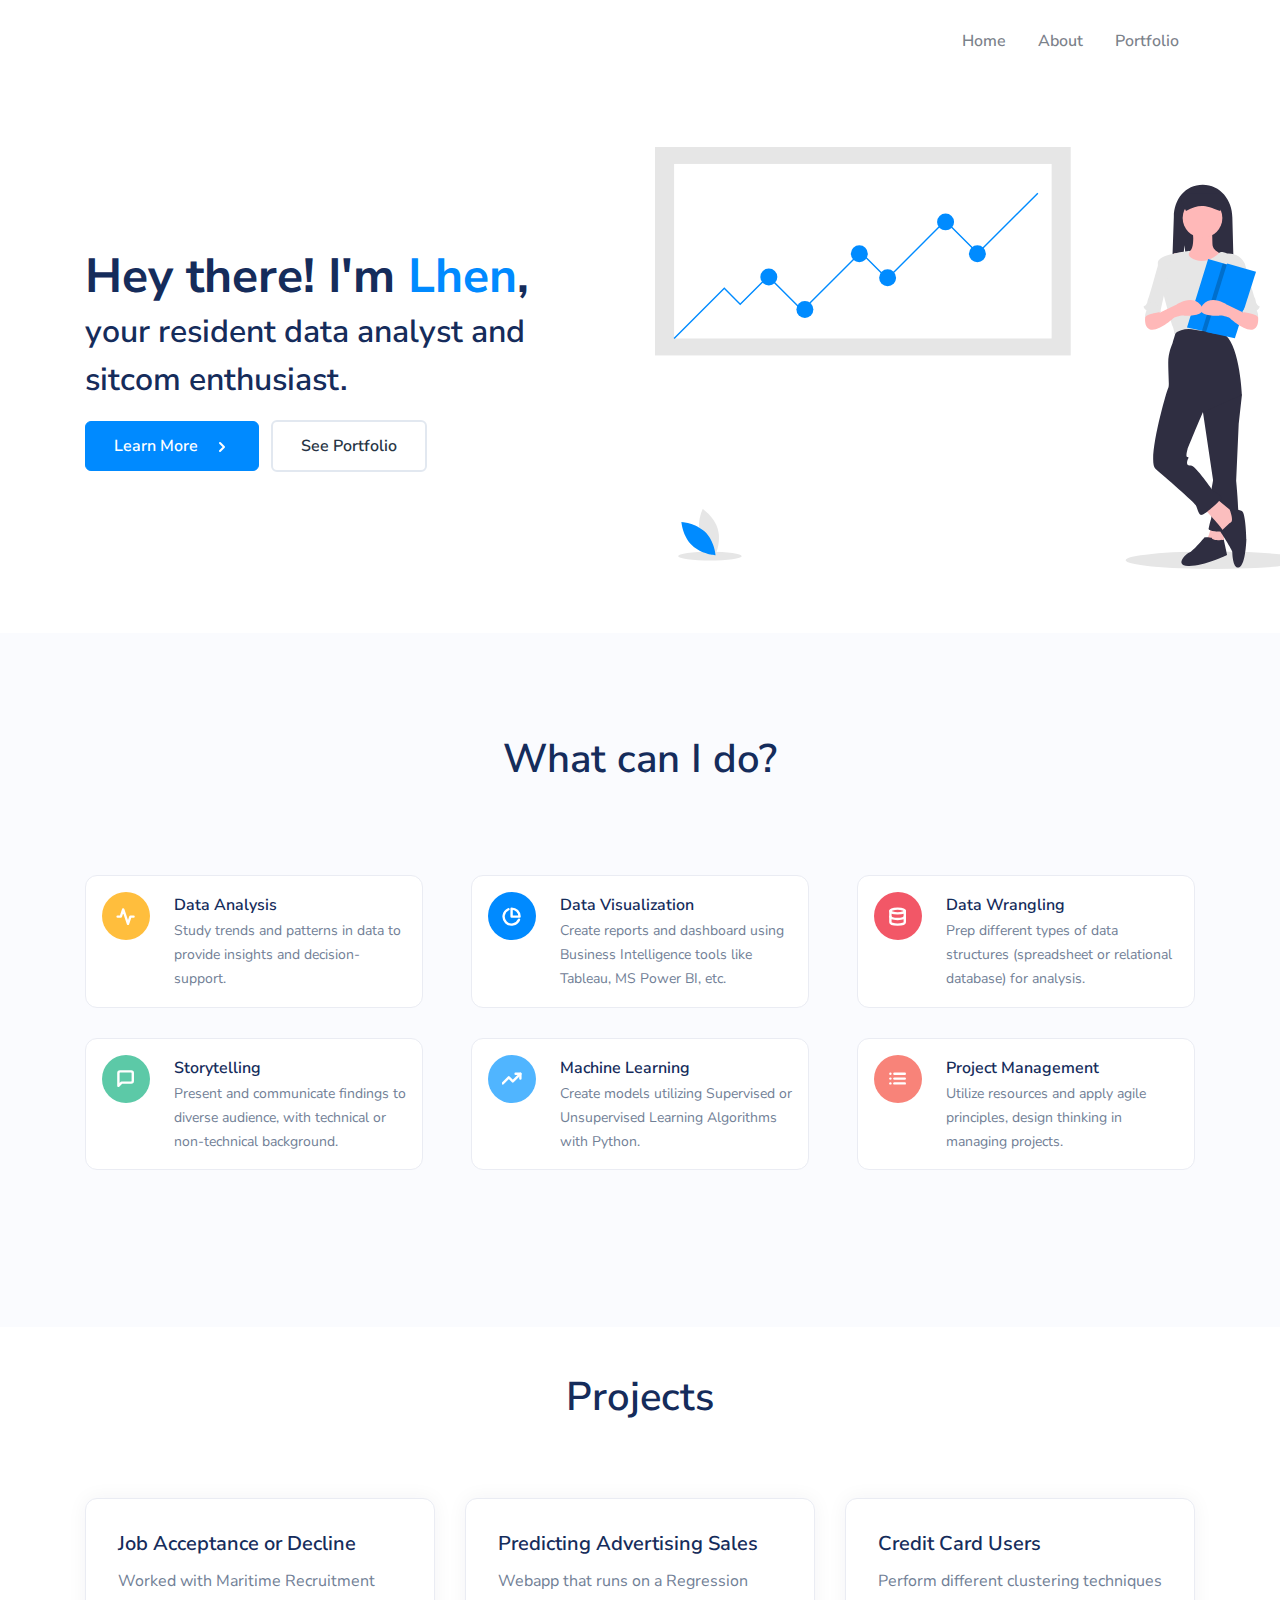
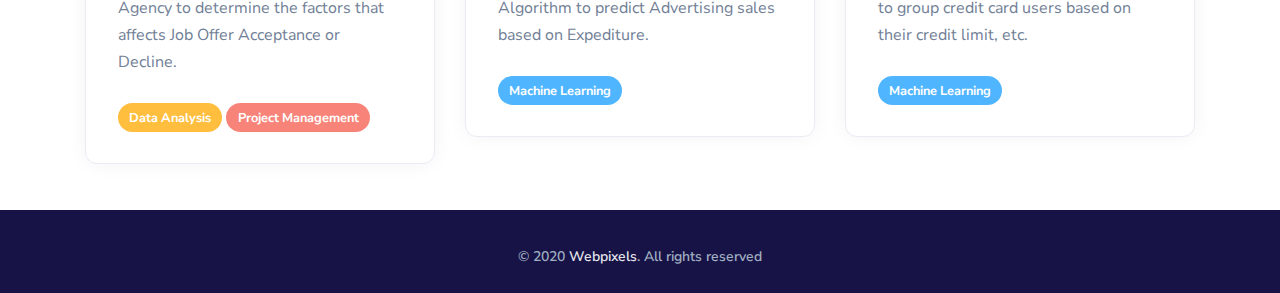
==== index.html @ d5ec8394 "Fix footers" ====
<!DOCTYPE html>
<html lang="en">

<head>
    <meta charset="utf-8">
    <meta name="viewport" content="width=device-width, initial-scale=1, shrink-to-fit=no">
    <meta name="description" content="">
    <meta name="author" content="Webpixels">
    <title>Lhen DG</title>
    <!-- Preloader -->
    <style>
        @keyframes hidePreloader {
            0% {
                width: 100%;
                height: 100%;
            }

            100% {
                width: 0;
                height: 0;
            }
        }

        body>div.preloader {
            position: fixed;
            background: white;
            width: 100%;
            height: 100%;
            z-index: 1071;
            opacity: 0;
            transition: opacity .5s ease;
            overflow: hidden;
            pointer-events: none;
            display: flex;
            align-items: center;
            justify-content: center;
        }

        body:not(.loaded)>div.preloader {
            opacity: 1;
        }

        body:not(.loaded) {
            overflow: hidden;
        }

        body.loaded>div.preloader {
            animation: hidePreloader .5s linear .5s forwards;
        }
    </style>
    <script>
        window.addEventListener("load", function() {
            setTimeout(function() {
                document.querySelector('body').classList.add('loaded');
            }, 300);
        });
    </script>
    <!-- Favicon -->
    <link rel="icon" href="assets/img/brand/1.png" type="image/png"><!-- Font Awesome -->
    <link rel="stylesheet" href="assets/libs/@fortawesome/fontawesome-free/css/all.min.css">
    <!-- Quick CSS -->
    <link rel="stylesheet" href="assets/css/quick-website.css" id="stylesheet">
</head>

<body>
    <!-- Preloader -->
    <div class="preloader">
        <div class="spinner-border text-primary" role="status">
            <span class="sr-only">Loading...</span>
        </div>
    </div>
    <!-- Go Pro -->
      <nav class="navbar navbar-expand-lg navbar-light bg-white">
        <div class="container">
            <!-- Brand -->

            <!-- Toggler -->
        <button class="navbar-toggler" type="button" data-toggle="collapse" data-target="#navbarCollapse" aria-controls="navbarCollapse" aria-expanded="false" aria-label="Toggle navigation">
                <span class="navbar-toggler-icon"></span>
            </button>

            <div class="collapse navbar-collapse" id="navbarCollapse">
                <ul class="navbar-nav mt-4 mt-lg-0 ml-auto">
                    <li class="nav-item ">
                        <a class="nav-link" href="index.html">Home</a>
                    </li>
                    <li class="nav-item ">
                        <a class="nav-link" href="about.html">About</a>
                    </li>
                    <li class="nav-item ">
                        <a class="nav-link" href="project.html">Portfolio</a>
                    </li>
                </ul>
            </div>
        </div>
    </nav>
    <!-- Main content -->
    <section class="slice py-7">
        <div class="container">
            <div class="row row-grid align-items-center">
                <div class="col-12 col-md-5 col-lg-6 order-md-2 text-center">
                    <!-- Image -->
                    <figure class="w-100">
                        <img alt="Image placeholder" src="assets/img/svg/illustrations/presentation.svg" class="img-fluid mw-md-120">
                    </figure>
                </div>
                <div class="col-12 col-md-7 col-lg-6 order-md-1 pr-md-5">
                    <!-- Heading -->
                    <h1 class="display-4 text-center text-md-left mb-3">Hey there! I'm <strong class="text-primary">Lhen</strong>,</h1>
                    <h2>your resident data analyst and sitcom enthusiast.</h2>
                    <div class="text-center text-md-left mt-5">
                        <a href="about.html" class="btn btn-primary btn-icon">
                            <span class="btn-inner--text">Learn More</span>
                            <span class="btn-inner--icon"><i data-feather="chevron-right"></i></span>
                        </a>
                        <a href="project.html" class="btn btn-neutral btn-icon d-none d-lg-inline-block" target="_blank">See Portfolio</a>
                    </div>
                </div>
            </div>
        </div>
    </section>
    <section class="slice slice-lg pt-lg-6 pb-0 pb-lg-6 bg-section-secondary">
        <div class="container">
            <!-- Title -->
            <!-- Section title -->
            <div class="row mb-5 justify-content-center text-center">
                <div class="col-lg-6">
                    <h1 class=" mt-4">What can I do?</h1>
                    <br/>
                </div>
            </div>
          <!-- Features -->
          <div class="row mx-lg-n4">
              <!-- Features - Col 1 -->
              <div class="col-lg-4 col-md-6 px-lg-4">
                  <div class="card shadow-none">
                      <div class="p-3 d-flex">
                          <div>
                              <div class="icon icon-shape rounded-circle bg-warning text-white mr-4">
                                  <i data-feather="activity"></i>
                              </div>
                          </div>
                          <div>
                              <span class="h6">Data Analysis</span>
                              <p class="text-sm text-muted mb-0">
                                  Study trends and patterns in data to provide insights and decision-support.
                              </p>
                          </div>
                      </div>
                  </div>
              </div>
              <div class="col-lg-4 col-md-6 px-lg-4">
                  <div class="card shadow-none">
                      <div class="p-3 d-flex">
                          <div>
                              <div class="icon icon-shape rounded-circle bg-primary text-white mr-4">
                                  <i data-feather="pie-chart"></i>
                              </div>
                          </div>
                          <div>
                              <span class="h6">Data Visualization</span>
                              <p class="text-sm text-muted mb-0">
                                  Create reports and dashboard using Business Intelligence tools like Tableau, MS Power BI, etc.
                              </p>
                          </div>
                      </div>
                  </div>
              </div>
              <div class="col-lg-4 col-md-6 px-lg-4">
                  <div class="card shadow-none">
                      <div class="p-3 d-flex">
                          <div>
                              <div class="icon icon-shape rounded-circle bg-danger text-white mr-4">
                                  <i data-feather="database"></i>
                              </div>
                          </div>
                          <div>
                              <span class="h6">Data Wrangling</span>
                              <p class="text-sm text-muted mb-0">
                                  Prep different types of data structures (spreadsheet or relational database) for analysis.
                              </p>
                          </div>
                      </div>
                  </div>
              </div>
              <div class="col-lg-4 col-md-6 px-lg-4">
                  <div class="card shadow-none">
                      <div class="p-3 d-flex">
                          <div>
                              <div class="icon icon-shape rounded-circle bg-success text-white mr-4">
                                  <i data-feather="message-square"></i>
                              </div>
                          </div>
                          <div>
                              <span class="h6">Storytelling</span>
                              <p class="text-sm text-muted mb-0">
                                Present and communicate findings to diverse audience, with technical or non-technical background.
                              </p>
                          </div>
                      </div>
                  </div>
              </div>
              <div class="col-lg-4 col-md-6 px-lg-4">
                  <div class="card shadow-none">
                      <div class="p-3 d-flex">
                          <div>
                              <div class="icon icon-shape rounded-circle bg-info text-white mr-4">
                                  <i data-feather="trending-up"></i>
                              </div>
                          </div>
                          <div>
                              <span class="h6">Machine Learning</span>
                              <p class="text-sm text-muted mb-0">
                                  Create models utilizing Supervised or Unsupervised Learning Algorithms with Python.
                              </p>
                          </div>
                      </div>
                  </div>
              </div>
              <div class="col-lg-4 col-md-6 px-lg-4">
                  <div class="card shadow-none">
                      <div class="p-3 d-flex">
                          <div>
                              <div class="icon icon-shape rounded-circle bg-misc text-white mr-4">
                                  <i data-feather="list"></i>
                              </div>
                          </div>
                          <div>
                              <span class="h6">Project Management</span>
                              <p class="text-sm text-muted mb-0">
                                  Utilize resources and apply agile principles, design thinking in managing projects.
                              </p>
                          </div>
                      </div>
                  </div>
              </div>
          </div>
      </div>
      <br/><br/>
    </section>
    <section class="slice slice-xsm">
      <div class="container">
          <div class="row mb-5 justify-content-center text-center">
              <div class="col-lg-6">
                  <h1 class=" mt-4">Projects</h1>
              </div>
          </div>
          <br/><br/><br/><br/>
          <div class="row">
              <div class="col-xl-4 col-sm-6 mt-n7">
                  <div class="card">
                      <div class="d-flex p-5">
                          <div class="pl-4">
                              <a href="https://www.ftwfoundation.org/recruitment-agency" target=_blank><h5 class="lh-130">Job Acceptance or Decline</h5></a>
                              <p class="text-muted mb-0">
                                  Worked with Maritime Recruitment Agency to determine the factors that affects Job Offer Acceptance or Decline.
                              </p><br/><span class="badge badge-warning badge-pill">Data Analysis</span> <span class="badge badge-misc badge-pill">Project Management</span>
                          </div>
                      </div>
                  </div>
              </div>
              <div class="col-xl-4 col-sm-6 mt-sm-n7">
                  <div class="card">
                      <div class="d-flex p-5">
                          <div class="pl-4">
                              <a href="index.html"><h5 class="lh-130">Predicting Advertising Sales</h5></a>
                              <p class="text-muted mb-0">
                              Webapp that runs on a Regression Algorithm to predict Advertising sales based on Expediture.
                            </p><br/><span class="badge badge-info badge-pill">Machine Learning</span>
                          </div>
                      </div>
                  </div>
              </div>
              <div class="col-xl-4 col-md-12 col-sm-6 mt-xl-n7">
                  <div class="card">
                      <div class="d-flex p-5">
                          <div class="pl-3">
                              <a href="index.html"><h5 class="lh-130">Credit Card Users</h5></a>
                              <p class="text-muted mb-0">
                                Perform different clustering techniques to group credit card users based on their credit limit, etc.
                              </p><br/><span class="badge badge-info badge-pill">Machine Learning</span>
                          </div>
                      </div>
                  </div>
              </div>
          </div>
      </div>
    </section>
    <footer class="position-relative" id="footer-main">
        <div class="footer pt-lg-1 footer-dark bg-dark">
            <div class="container pt-1">
              <br/>
                <div class="row align-items-center justify-content-md-between pb-4">
                    <div class="col-md-12">
                        <div class="copyright text-sm font-weight-bold text-center text-md-middle">
                            &copy; 2020 <a href="https://webpixels.io" class="font-weight-bold" target="_blank">Webpixels</a>. All rights reserved
                        </div>
                    </div>
                </div>
            </div>
        </div>
    </footer>
    <!-- Core JS  -->
    <script src="assets/libs/jquery/dist/jquery.min.js"></script>
    <script src="assets/libs/bootstrap/dist/js/bootstrap.bundle.min.js"></script>
    <script src="assets/libs/svg-injector/dist/svg-injector.min.js"></script>
    <script src="assets/libs/feather-icons/dist/feather.min.js"></script>
    <!-- Quick JS -->
    <script src="assets/js/quick-website.js"></script>
    <!-- Feather Icons -->
    <script>
        feather.replace({
            'width': '1em',
            'height': '1em'
        })
    </script>
</body>

</html>
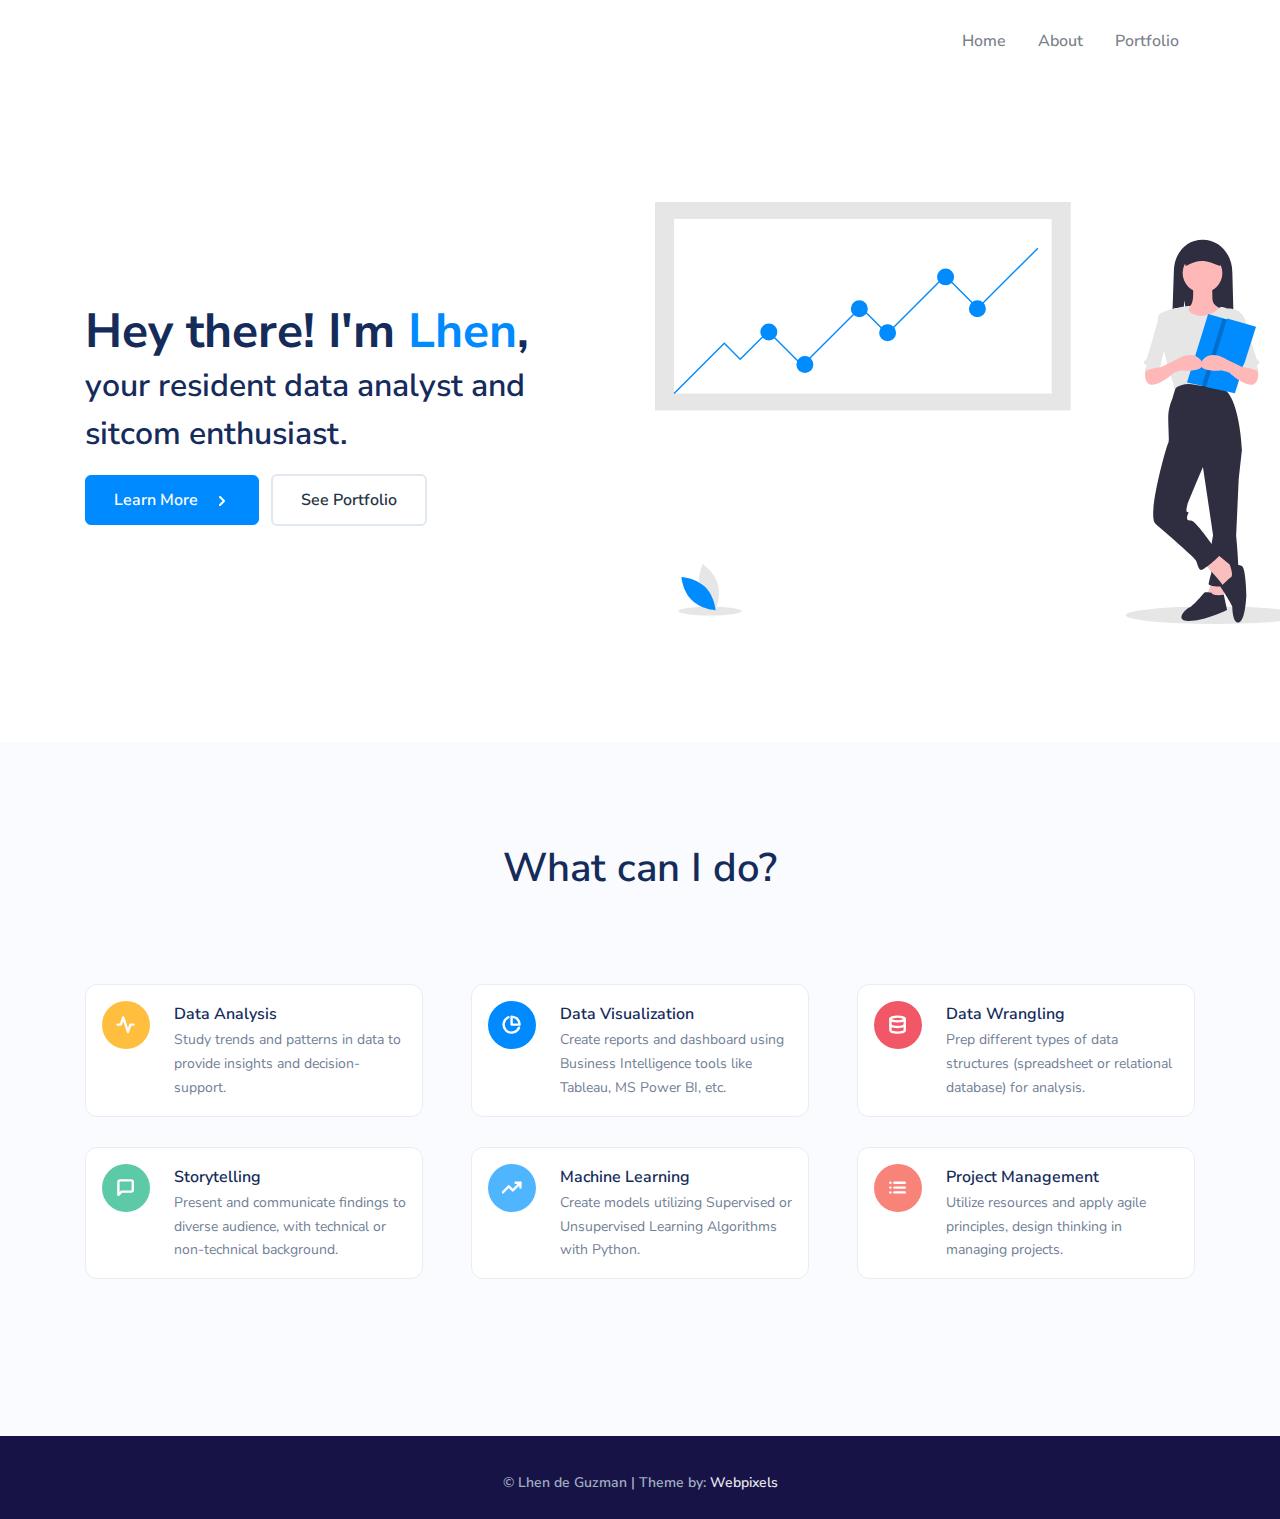
==== commit a7e9741f: "Update" ====
--- a/index.html
+++ b/index.html
@@ -95,6 +95,7 @@
         </div>
     </nav>
     <!-- Main content -->
+    <br/><br/>
     <section class="slice py-7">
         <div class="container">
             <div class="row row-grid align-items-center">
@@ -119,6 +120,7 @@
             </div>
         </div>
     </section>
+    <br/><br/>
     <section class="slice slice-lg pt-lg-6 pb-0 pb-lg-6 bg-section-secondary">
         <div class="container">
             <!-- Title -->
@@ -238,54 +240,6 @@
       </div>
       <br/><br/>
     </section>
-    <section class="slice slice-xsm">
-      <div class="container">
-          <div class="row mb-5 justify-content-center text-center">
-              <div class="col-lg-6">
-                  <h1 class=" mt-4">Projects</h1>
-              </div>
-          </div>
-          <br/><br/><br/><br/>
-          <div class="row">
-              <div class="col-xl-4 col-sm-6 mt-n7">
-                  <div class="card">
-                      <div class="d-flex p-5">
-                          <div class="pl-4">
-                              <a href="https://www.ftwfoundation.org/recruitment-agency" target=_blank><h5 class="lh-130">Job Acceptance or Decline</h5></a>
-                              <p class="text-muted mb-0">
-                                  Worked with Maritime Recruitment Agency to determine the factors that affects Job Offer Acceptance or Decline.
-                              </p><br/><span class="badge badge-warning badge-pill">Data Analysis</span> <span class="badge badge-misc badge-pill">Project Management</span>
-                          </div>
-                      </div>
-                  </div>
-              </div>
-              <div class="col-xl-4 col-sm-6 mt-sm-n7">
-                  <div class="card">
-                      <div class="d-flex p-5">
-                          <div class="pl-4">
-                              <a href="index.html"><h5 class="lh-130">Predicting Advertising Sales</h5></a>
-                              <p class="text-muted mb-0">
-                              Webapp that runs on a Regression Algorithm to predict Advertising sales based on Expediture.
-                            </p><br/><span class="badge badge-info badge-pill">Machine Learning</span>
-                          </div>
-                      </div>
-                  </div>
-              </div>
-              <div class="col-xl-4 col-md-12 col-sm-6 mt-xl-n7">
-                  <div class="card">
-                      <div class="d-flex p-5">
-                          <div class="pl-3">
-                              <a href="index.html"><h5 class="lh-130">Credit Card Users</h5></a>
-                              <p class="text-muted mb-0">
-                                Perform different clustering techniques to group credit card users based on their credit limit, etc.
-                              </p><br/><span class="badge badge-info badge-pill">Machine Learning</span>
-                          </div>
-                      </div>
-                  </div>
-              </div>
-          </div>
-      </div>
-    </section>
     <footer class="position-relative" id="footer-main">
         <div class="footer pt-lg-1 footer-dark bg-dark">
             <div class="container pt-1">
@@ -293,7 +247,7 @@
                 <div class="row align-items-center justify-content-md-between pb-4">
                     <div class="col-md-12">
                         <div class="copyright text-sm font-weight-bold text-center text-md-middle">
-                            &copy; 2020 <a href="https://webpixels.io" class="font-weight-bold" target="_blank">Webpixels</a>. All rights reserved
+                            &copy; Lhen de Guzman | Theme by: <a href="https://webpixels.io" class="font-weight-bold" target="_blank">Webpixels</a>
                         </div>
                     </div>
                 </div>
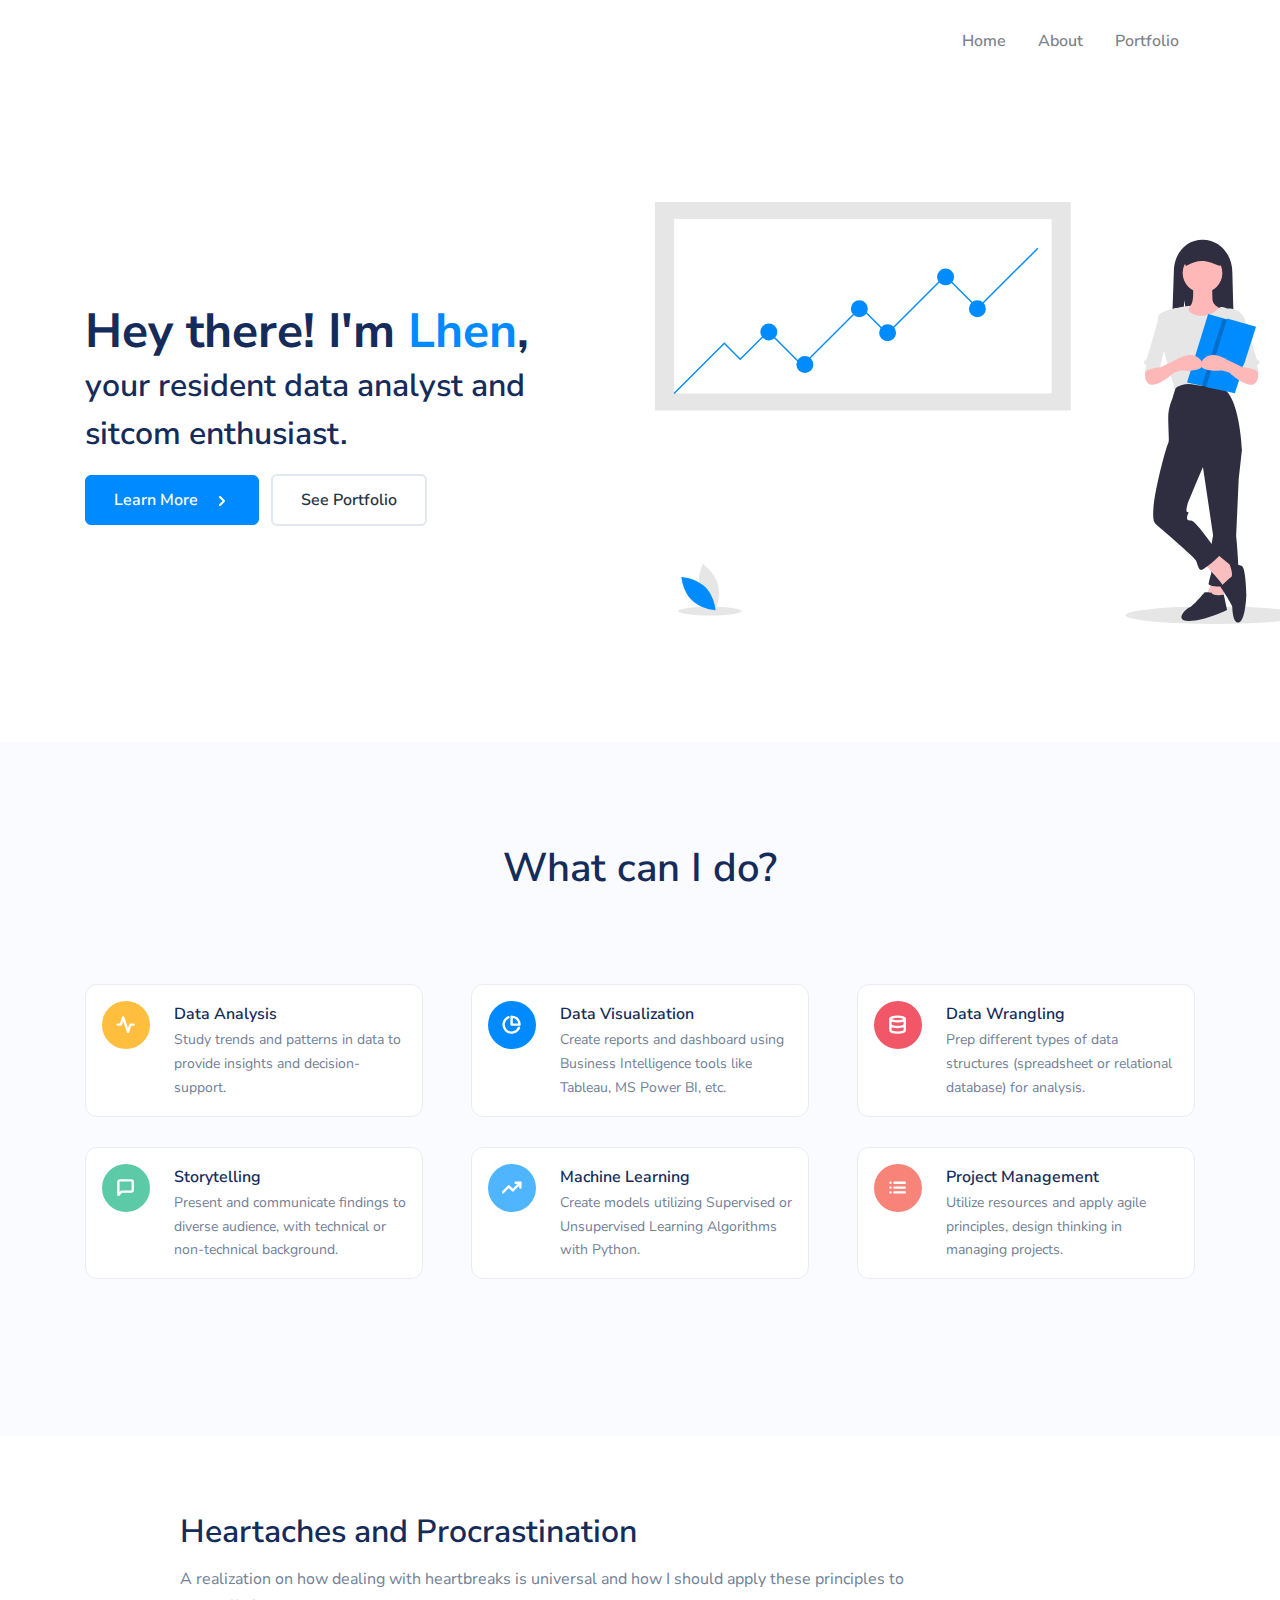
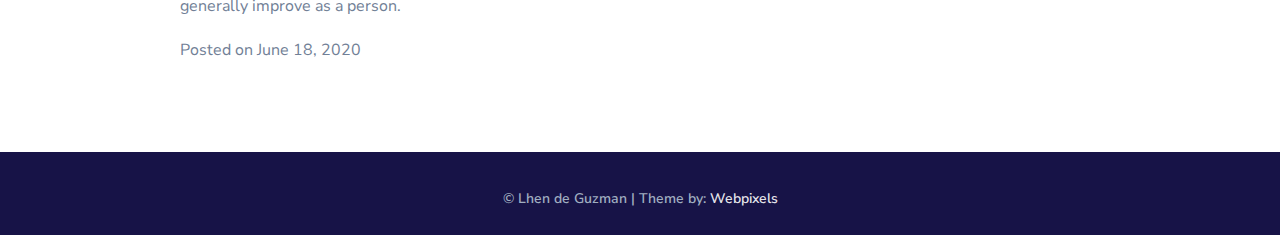
==== commit ef6a4dc7: "Update" ====
--- a/index.html
+++ b/index.html
@@ -59,6 +59,7 @@
     <link rel="icon" href="assets/img/brand/1.png" type="image/png"><!-- Font Awesome -->
     <link rel="stylesheet" href="assets/libs/@fortawesome/fontawesome-free/css/all.min.css">
     <!-- Quick CSS -->
+    <link rel="stylesheet" href="assets/libs/animate.css/animate.min.css">
     <link rel="stylesheet" href="assets/css/quick-website.css" id="stylesheet">
 </head>
 
@@ -98,6 +99,7 @@
     <br/><br/>
     <section class="slice py-7">
         <div class="container">
+          <div class="animated fadeInUp">
             <div class="row row-grid align-items-center">
                 <div class="col-12 col-md-5 col-lg-6 order-md-2 text-center">
                     <!-- Image -->
@@ -118,10 +120,12 @@
                     </div>
                 </div>
             </div>
+          </div>
         </div>
     </section>
     <br/><br/>
     <section class="slice slice-lg pt-lg-6 pb-0 pb-lg-6 bg-section-secondary">
+                <div class="animated fadeInDown">
         <div class="container">
             <!-- Title -->
             <!-- Section title -->
@@ -238,7 +242,26 @@
               </div>
           </div>
       </div>
+      <di>
       <br/><br/>
+    </section>
+    <section class="slice slice-lg pt-lg-6 pb-0 pb-lg-6 bg-section-white">
+      <div class="container">
+        <div class="row">
+          <div class="col-lg-8 col-md-10 mx-auto">
+              <a href="procrastination.html" target="_blank">
+                <h2 class="post-title">
+                  Heartaches and Procrastination
+                </h2>
+              </a>
+              <p class="post-meta">A realization on how dealing with heartbreaks is universal and how I should apply these principles to generally improve as a person.</p>
+              <p class="post-meta">Posted on June 18, 2020</p>
+            </div>
+            <hr>
+
+          </div>
+        </div>
+      </div>
     </section>
     <footer class="position-relative" id="footer-main">
         <div class="footer pt-lg-1 footer-dark bg-dark">
--- a/assets/css/quick-website.css
+++ b/assets/css/quick-website.css
@@ -62,6 +62,7 @@
 
     -webkit-text-size-adjust: 100%;
     -webkit-tap-highlight-color: rgba(31, 45, 61, 0);
+
 }
 
 article,
@@ -98,6 +99,7 @@
     outline: 0 !important;
 }
 
+
 hr
 {
     overflow: visible;
@@ -172,9 +174,9 @@
     margin-left: 0;
 }
 
-blockquote
-{
-    margin: 0 0 1rem;
+blockquote {
+  font-style: italic;
+  font-size: 20px;
 }
 
 b,
@@ -793,7 +795,6 @@
 {
     overflow-y: scroll;
 
-    max-height: 340px;
 }
 
 .container
@@ -19828,7 +19829,10 @@
 {
     overflow-x: hidden;
 }
-
+::-webkit-scrollbar {
+    width: 0px;
+    background: transparent; /* make scrollbar transparent */
+}
 iframe
 {
     border: 0;
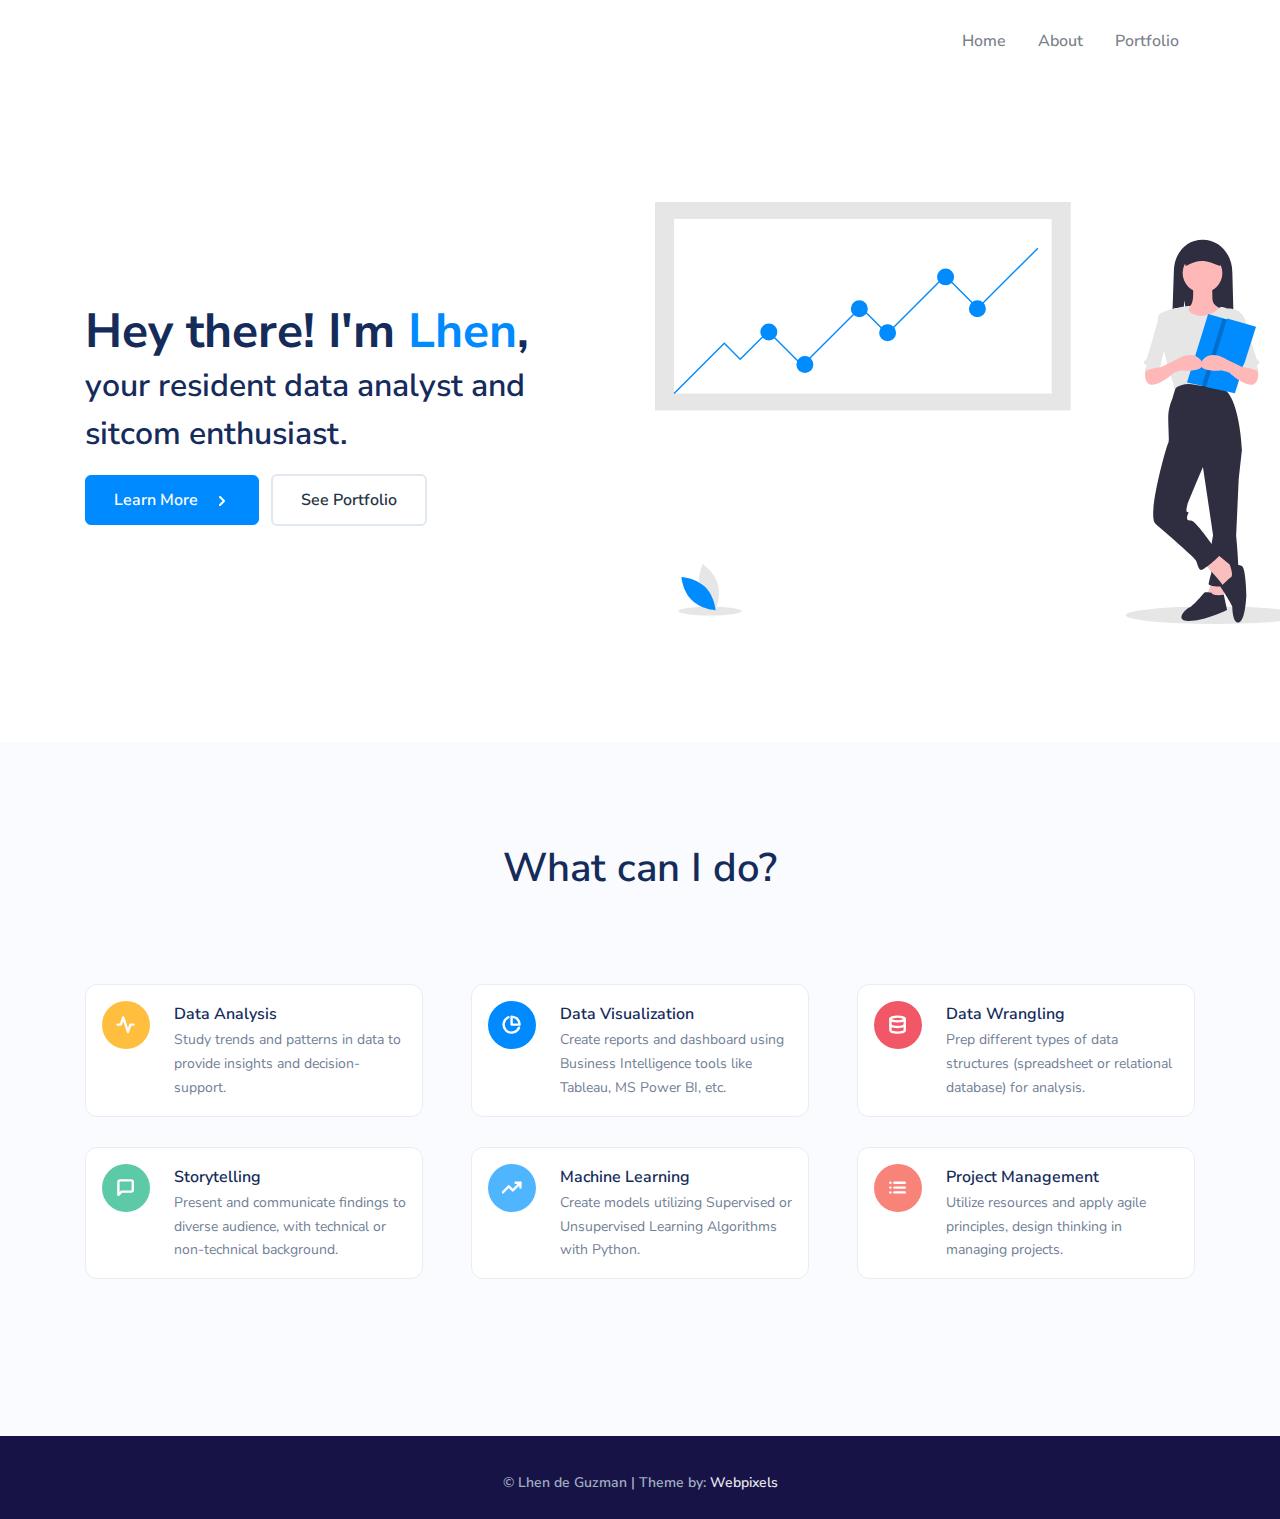
==== commit 29a3a045: "Update" ====
--- a/index.html
+++ b/index.html
@@ -244,24 +244,6 @@
       </div>
       <di>
       <br/><br/>
-    </section>
-    <section class="slice slice-lg pt-lg-6 pb-0 pb-lg-6 bg-section-white">
-      <div class="container">
-        <div class="row">
-          <div class="col-lg-8 col-md-10 mx-auto">
-              <a href="procrastination.html" target="_blank">
-                <h2 class="post-title">
-                  Heartaches and Procrastination
-                </h2>
-              </a>
-              <p class="post-meta">A realization on how dealing with heartbreaks is universal and how I should apply these principles to generally improve as a person.</p>
-              <p class="post-meta">Posted on June 18, 2020</p>
-            </div>
-            <hr>
-
-          </div>
-        </div>
-      </div>
     </section>
     <footer class="position-relative" id="footer-main">
         <div class="footer pt-lg-1 footer-dark bg-dark">
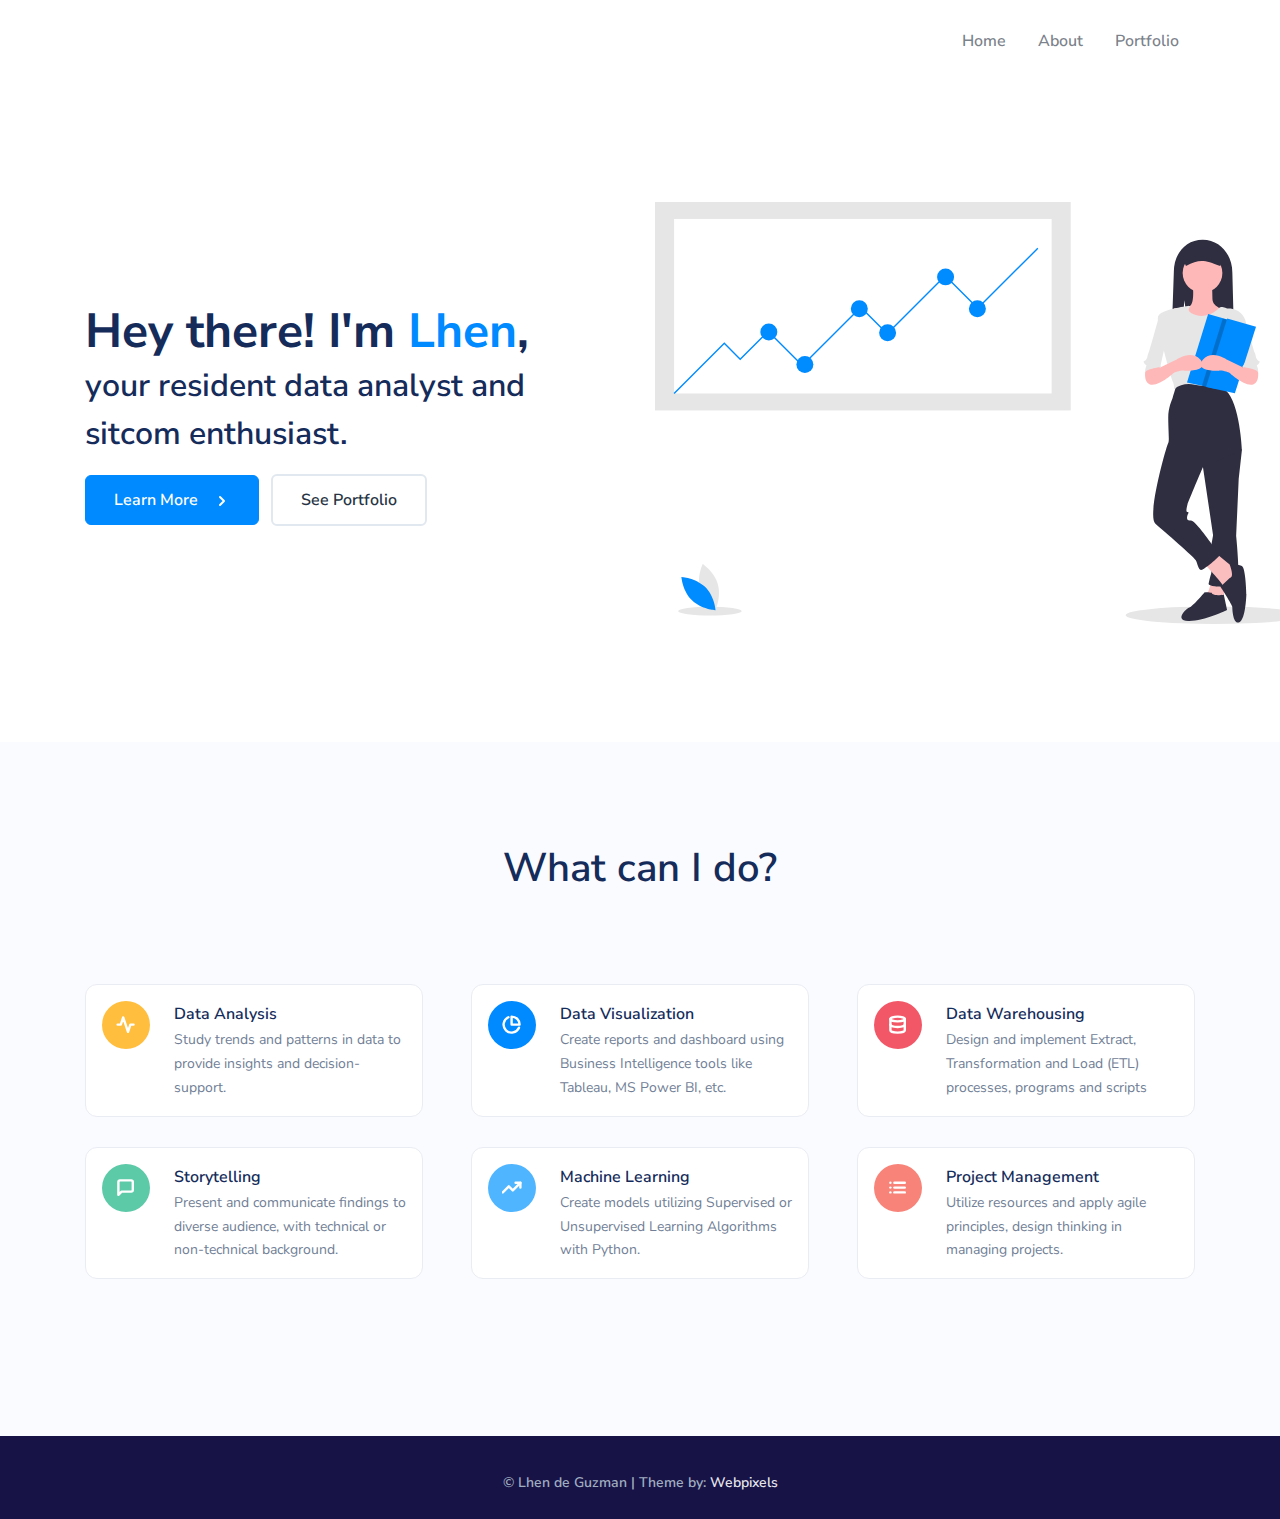
==== commit 2f2bbc08: "update" ====
--- a/index.html
+++ b/index.html
@@ -181,9 +181,9 @@
                               </div>
                           </div>
                           <div>
-                              <span class="h6">Data Wrangling</span>
-                              <p class="text-sm text-muted mb-0">
-                                  Prep different types of data structures (spreadsheet or relational database) for analysis.
+                              <span class="h6">Data Warehousing</span>
+                              <p class="text-sm text-muted mb-0">
+                                  Design and implement Extract, Transformation and Load (ETL) processes, programs and scripts
                               </p>
                           </div>
                       </div>
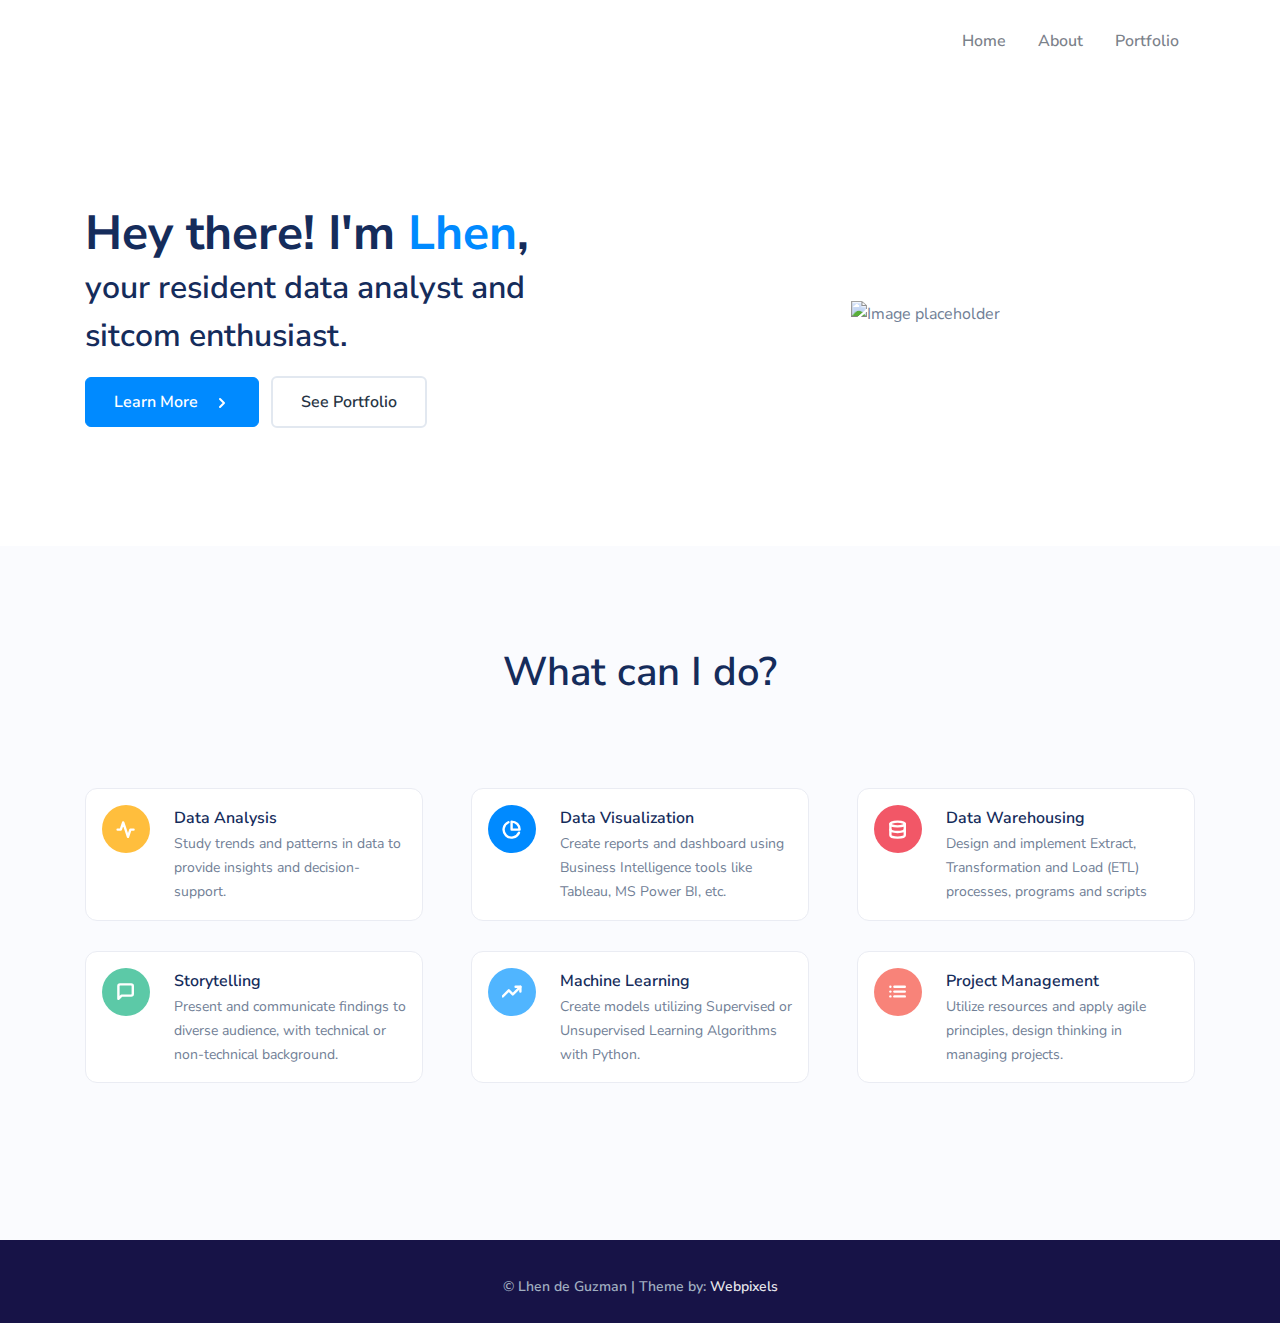
==== commit 0a7fda40: "update" ====
--- a/index.html
+++ b/index.html
@@ -104,7 +104,7 @@
                 <div class="col-12 col-md-5 col-lg-6 order-md-2 text-center">
                     <!-- Image -->
                     <figure class="w-100">
-                        <img alt="Image placeholder" src="assets/img/svg/illustrations/presentation.svg" class="img-fluid mw-md-120">
+                        <img alt="Image placeholder" src="assets/img/svg/illustrations/presentation.png" class="img-fluid mw-md-120">
                     </figure>
                 </div>
                 <div class="col-12 col-md-7 col-lg-6 order-md-1 pr-md-5">
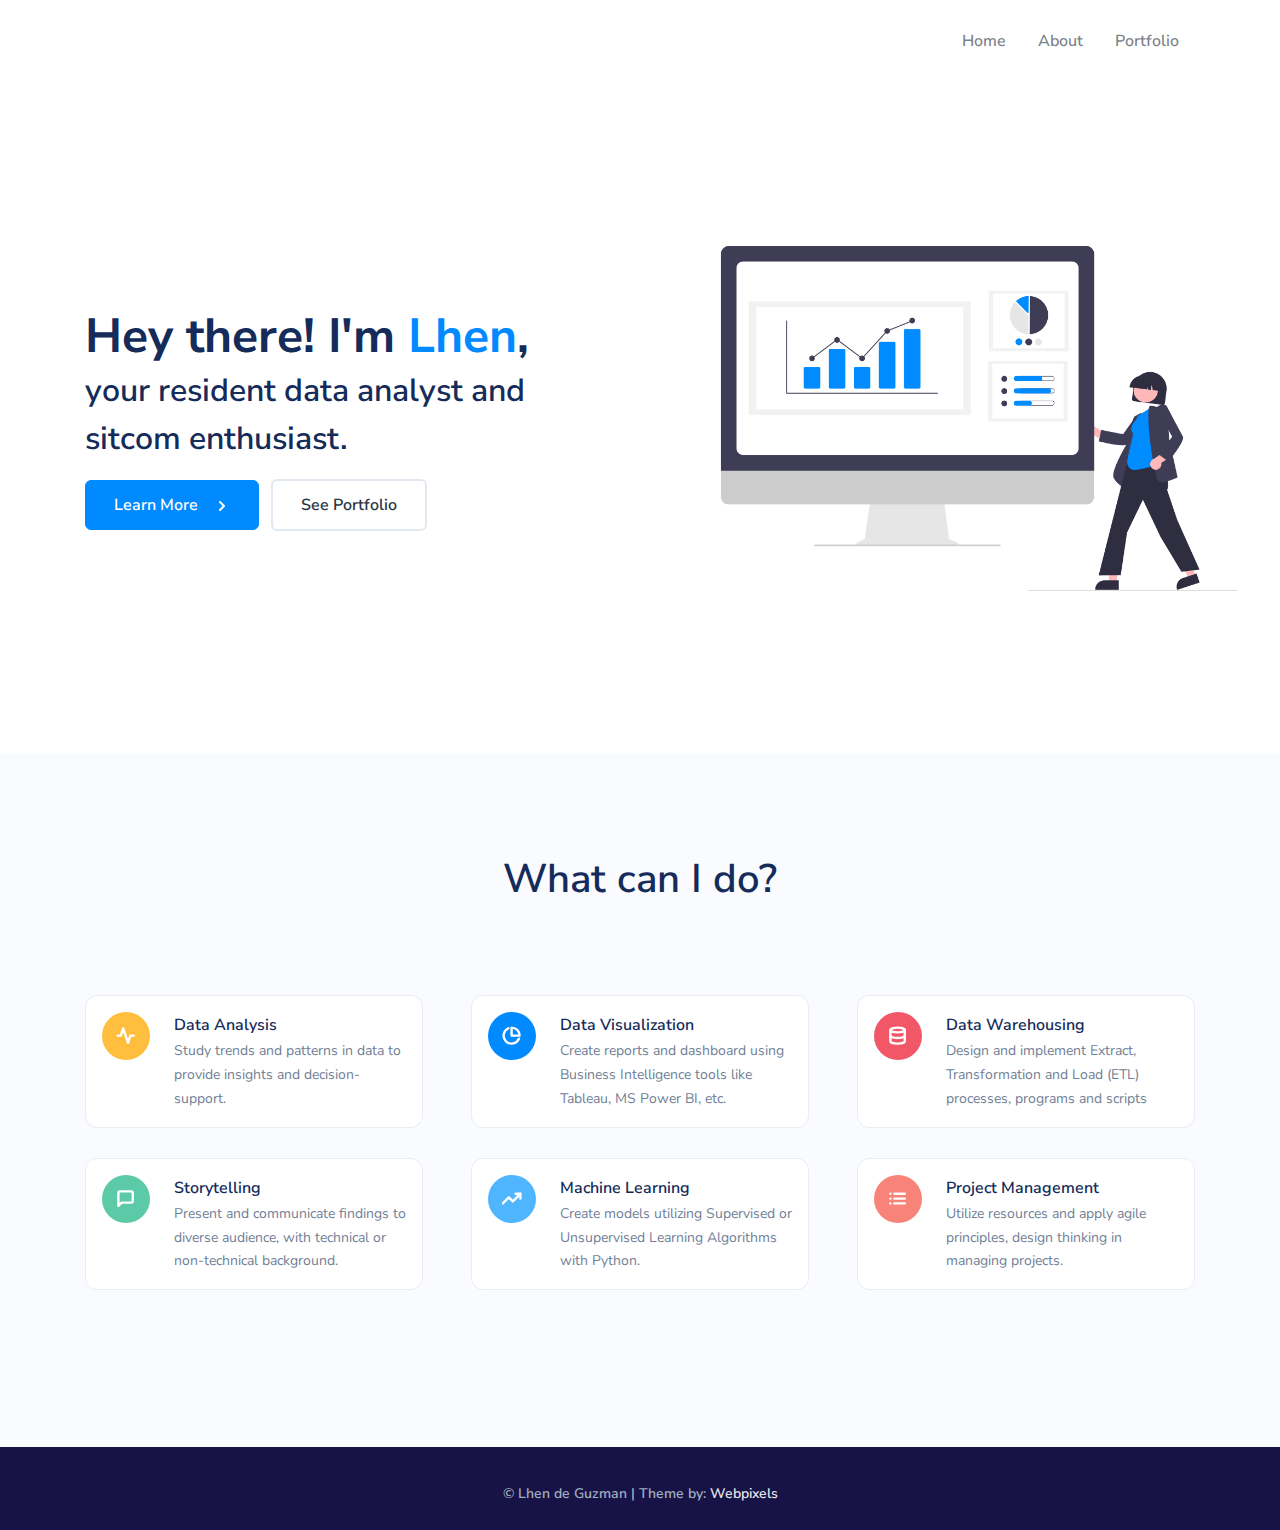
==== commit e0306e5c: "update" ====
--- a/index.html
+++ b/index.html
@@ -104,7 +104,7 @@
                 <div class="col-12 col-md-5 col-lg-6 order-md-2 text-center">
                     <!-- Image -->
                     <figure class="w-100">
-                        <img alt="Image placeholder" src="assets/img/svg/illustrations/presentation.png" class="img-fluid mw-md-120">
+                        <img alt="Image placeholder" src="assets/img/svg/illustrations/presentations.png" class="img-fluid mw-md-120">
                     </figure>
                 </div>
                 <div class="col-12 col-md-7 col-lg-6 order-md-1 pr-md-5">
